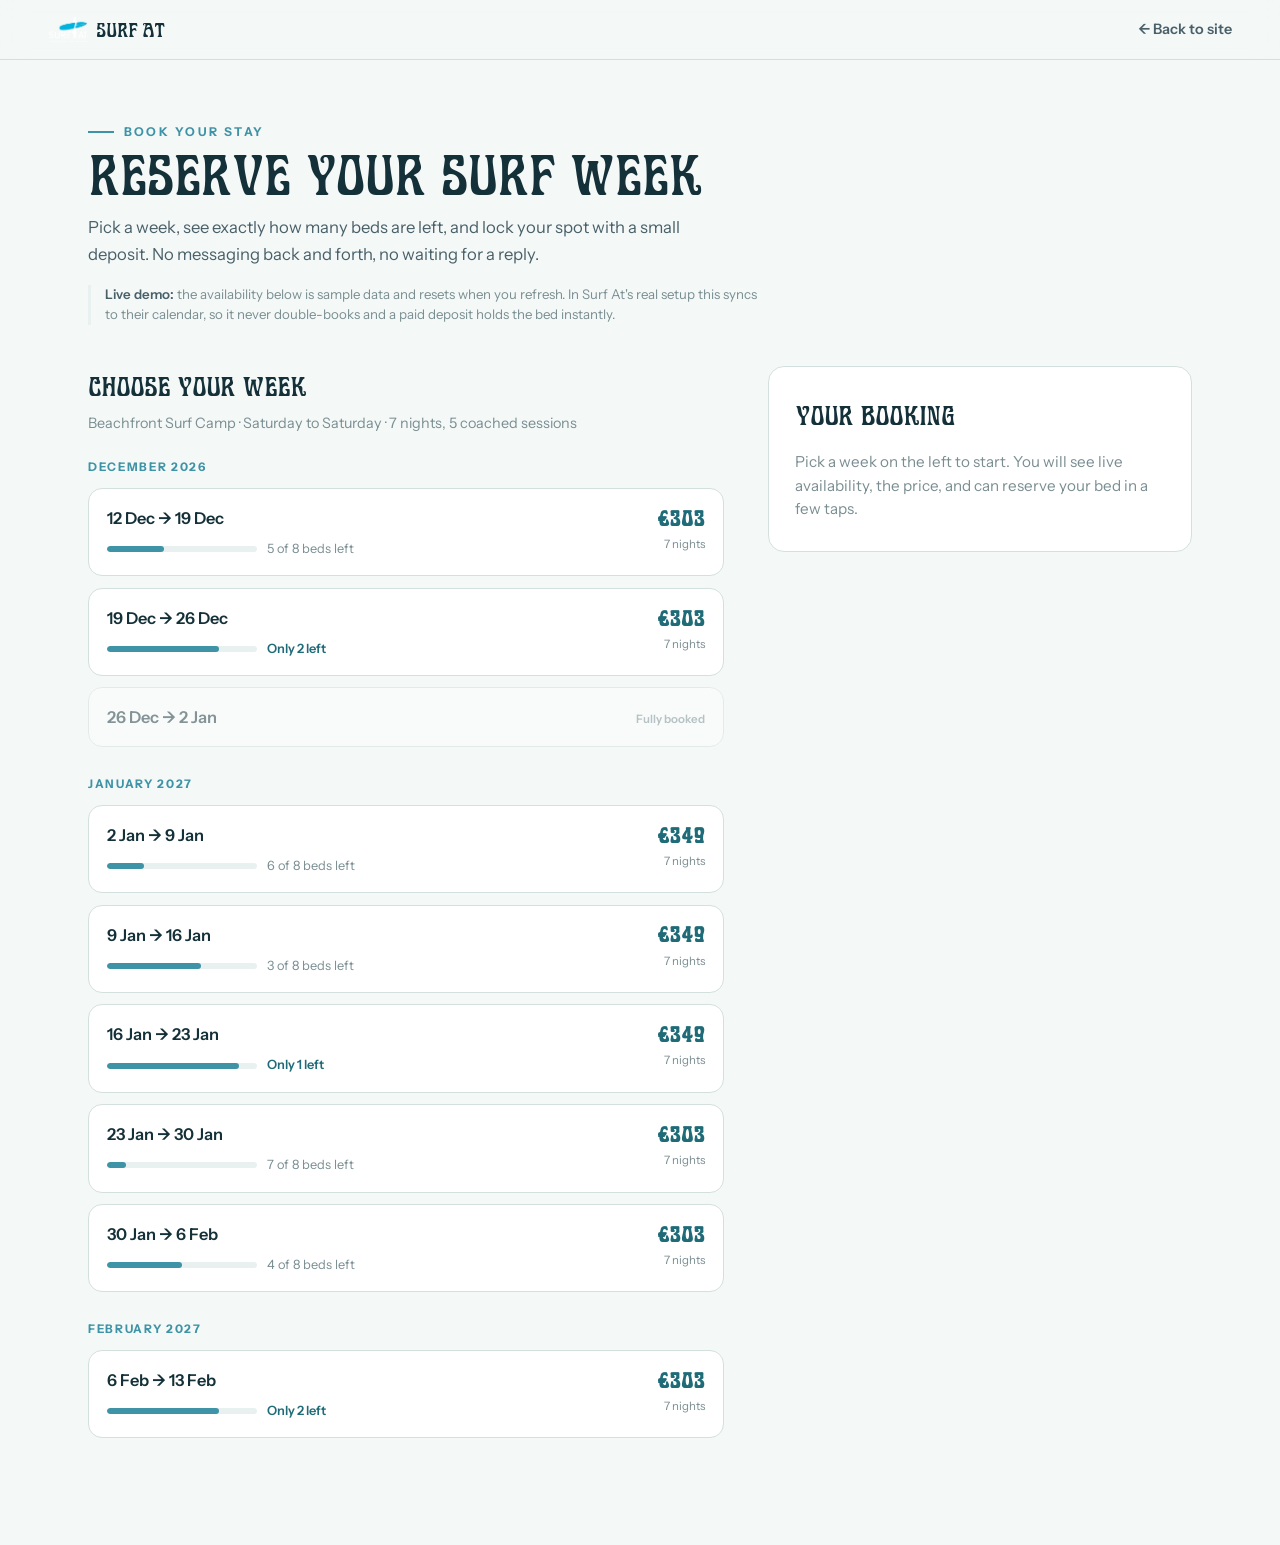
==== book.html @ 71f2cae9 "Add full booking-system demo (availability, capacity, reservation, deposit) on mock data Co-Authored" ====
<!DOCTYPE html>
<html lang="en">
<head>
<meta charset="UTF-8" />
<meta name="viewport" content="width=device-width, initial-scale=1.0" />
<title>Book your week · Surf At — Sintra</title>
<meta name="description" content="Check live availability and reserve your surf week at Surf At, Sintra. Book and pay your deposit in a minute." />
<link rel="preconnect" href="https://fonts.googleapis.com" />
<link rel="preconnect" href="https://fonts.gstatic.com" crossorigin />
<link href="https://fonts.googleapis.com/css2?family=Instrument+Sans:wght@400;500;600;700&display=swap" rel="stylesheet" />
<link rel="preload" href="assets/fonts/DisplayArtThree.woff2" as="font" type="font/woff2" crossorigin />
<link rel="stylesheet" href="styles.css" />
<link rel="stylesheet" href="book.css" />
</head>
<body class="book-body">

<header class="book-hdr">
  <a class="brand" href="index.html"><img src="assets/source/logo.png" alt="Surf At" />Surf At</a>
  <a class="back" href="index.html">&larr; Back to site</a>
</header>

<div class="book-intro">
  <p class="eyebrow">Book your stay</p>
  <h1>Reserve your surf week</h1>
  <p class="lead">Pick a week, see exactly how many beds are left, and lock your spot with a small deposit. No messaging back and forth, no waiting for a reply.</p>
  <p class="demo-note"><b>Live demo:</b> the availability below is sample data and resets when you refresh. In Surf At's real setup this syncs to their calendar, so it never double-books and a paid deposit holds the bed instantly.</p>
</div>

<main class="book-grid">
  <section class="avail">
    <h2>Choose your week</h2>
    <p class="sub">Beachfront Surf Camp &middot; Saturday to Saturday &middot; 7 nights, 5 coached sessions</p>
    <div id="weeks">
      <noscript><p class="sum-empty">This live booking demo needs JavaScript enabled. You can also <a href="index.html#request">request dates here</a>.</p></noscript>
    </div>
  </section>
  <aside class="summary" id="panel"></aside>
</main>

<script src="book.js"></script>
</body>
</html>
---- styles.css ----
/* ============================================================
   Surf At — one-page site
   Palette: softened coastal blue (Palette 1 refined). Headline: Display Art Three.
   Motion: reliable IntersectionObserver reveals + rAF parallax (see main.js).
   ============================================================ */
@font-face{font-family:"Display Art Three";src:url("assets/fonts/DisplayArtThree.woff2") format("woff2"),url("assets/fonts/DisplayArtThree.ttf") format("truetype");font-display:swap}

:root{
  --bg:#f4f8f7; --surface:#ffffff; --surface-2:#e9f1f0; --line:#d4e0dd;
  --ink:#143038; --ink-soft:#496069; --ink-faint:#7a8e92;
  --primary:#3f93a6; --primary-deep:#2c7888; --accent:#1f6b78;
  --deep:#0e2a31; --on-deep:#eef7f7; --on-deep-soft:#a9c2c5;
  --hero-ink:#f6fbfb; --eyebrow:#d2eaee;
  --font-d:"Display Art Three",cursive;
  --font-b:"Instrument Sans",system-ui,-apple-system,"Segoe UI",Roboto,sans-serif;
  --eo-expo:cubic-bezier(.19,1,.22,1); --eo-quint:cubic-bezier(.23,1,.32,1);
  --container:1200px; --gutter:clamp(1.25rem,5vw,3rem); --radius:16px;
  --display:clamp(3rem,7.5vw,6rem); --h2:clamp(2.1rem,4.4vw,3.4rem);
}
*{box-sizing:border-box;margin:0;padding:0}
html{scroll-behavior:smooth}
body{font-family:var(--font-b);background:var(--bg);color:var(--ink);line-height:1.6;-webkit-font-smoothing:antialiased;overflow-x:hidden}
img{display:block;max-width:100%}
a{color:inherit}
.container{max-width:var(--container);margin:0 auto;padding-inline:var(--gutter)}
.font-d{font-family:var(--font-d)}
.eyebrow{font-size:.76rem;font-weight:700;letter-spacing:.2em;text-transform:uppercase;color:var(--primary);display:inline-flex;align-items:center;gap:.6rem}
.eyebrow::before{content:"";width:26px;height:2px;background:var(--primary)}
.h2{font-family:var(--font-d);font-weight:400;font-size:var(--h2);line-height:1.02;color:var(--ink);margin:.5rem 0}
.lead{color:var(--ink-soft);font-size:clamp(1.05rem,1.4vw,1.25rem);max-width:46rem}
section{padding-block:clamp(4rem,9vw,8rem)}

/* ---------- buttons ---------- */
.btn{font-weight:600;font-size:.95rem;padding:.85rem 1.5rem;border-radius:99px;text-decoration:none;display:inline-block;border:2px solid transparent;cursor:pointer;transition:transform .15s var(--eo-quint),background .2s,box-shadow .2s}
.btn:active{transform:scale(.97)}
.btn--solid{background:var(--primary);color:#fff;box-shadow:0 6px 20px rgba(31,107,120,.28)}
.btn--solid:hover{background:var(--primary-deep)}
.btn--ghost{border-color:currentColor}

/* ---------- header ---------- */
.hdr{position:fixed;top:0;left:0;right:0;z-index:60;display:flex;align-items:center;justify-content:space-between;
     padding:1.05rem clamp(1.25rem,5vw,3rem);color:#fff;transition:background .3s,color .3s,box-shadow .3s,padding .3s}
.hdr.scrolled{background:rgba(244,248,247,.9);backdrop-filter:blur(12px);color:var(--ink);box-shadow:0 1px 0 var(--line);padding-block:.7rem}
.hdr .brand{display:flex;align-items:center;gap:.5rem;font-family:var(--font-d);font-size:1.2rem;text-decoration:none;filter:drop-shadow(0 1px 6px rgba(0,0,0,.35))}
.hdr.scrolled .brand{filter:none}
.hdr .brand img{height:30px}
.hdr nav{display:flex;align-items:center;gap:1.4rem}
.hdr nav a{font-size:.92rem;font-weight:600;text-decoration:none;position:relative;text-shadow:0 1px 4px rgba(0,0,0,.4)}
.hdr.scrolled nav a{text-shadow:none}
.hdr nav a:not(.cta)::after{content:"";position:absolute;left:0;bottom:-5px;width:0;height:2px;background:currentColor;transition:width .3s var(--eo-quint)}
.hdr nav a:not(.cta):hover::after{width:100%}
.hdr .cta{background:var(--primary);color:#fff;padding:.55rem 1.15rem;border-radius:99px;text-shadow:none;box-shadow:0 4px 14px rgba(0,0,0,.2)}
.nav-toggle{display:none;background:none;border:0;color:inherit;font-size:1.5rem;cursor:pointer}

/* ---------- hero ---------- */
.hero{position:relative;min-height:100svh;display:flex;align-items:center;justify-content:center;text-align:center;overflow:hidden;color:var(--hero-ink)}
.hero__media{position:absolute;inset:0;z-index:0;overflow:hidden;background:#0c2a30}
.hero__media video{width:100%;height:120%;object-fit:cover;object-position:center 42%;will-change:transform}
.js .hero__media video{opacity:0;transition:opacity .9s ease}     /* fade in once ready, no poster-swap */
.js .hero__media video.ready{opacity:1}
.hero__scrim{position:absolute;inset:0;z-index:1;background:
   radial-gradient(120% 90% at 50% 45%,transparent 28%,rgba(10,26,30,.5) 100%),
   linear-gradient(to top,rgba(10,26,30,.72),transparent 38%,rgba(10,26,30,.45))}
.hero__wash{position:absolute;inset:0;z-index:2;pointer-events:none;mix-blend-mode:soft-light;
   background:radial-gradient(55% 50% at 25% 30%,rgba(63,147,166,.9),transparent 60%),radial-gradient(50% 50% at 80% 70%,rgba(31,107,120,.75),transparent 60%);
   animation:drift 15s ease-in-out infinite alternate}
@keyframes drift{from{transform:translate3d(-4%,-3%,0) scale(1.05)}to{transform:translate3d(5%,4%,0) scale(1.15)}}
.hero__inner{position:relative;z-index:3;max-width:820px;padding:0 1.5rem}
.hero .eyebrow{color:var(--eyebrow);justify-content:center;text-shadow:0 1px 4px rgba(0,0,0,.5)}
.hero__title{font-family:var(--font-d);font-weight:400;font-size:var(--display);line-height:.96;margin:1rem 0;text-shadow:0 2px 30px rgba(0,0,0,.4)}
.hero__lead{font-size:clamp(1.05rem,1.5vw,1.3rem);max-width:36rem;margin:0 auto;opacity:.95}
.hero__actions{display:flex;gap:.8rem;justify-content:center;margin-top:2rem;flex-wrap:wrap}
.hero .btn--ghost{border-color:rgba(255,255,255,.85);color:#fff}
.hero__cue{position:absolute;left:50%;bottom:78px;z-index:4;transform:translateX(-50%);color:#fff;opacity:.8;animation:bob 1.8s ease-in-out infinite}
.hero__cue svg{width:28px;height:28px}
@keyframes bob{0%,100%{transform:translate(-50%,0)}50%{transform:translate(-50%,9px)}}
.marquee{position:absolute;left:0;right:0;bottom:0;z-index:4;background:rgba(10,26,30,.32);backdrop-filter:blur(4px);overflow:hidden;white-space:nowrap;padding:.7rem 0;border-top:1px solid rgba(255,255,255,.15)}
.marquee .track{display:inline-block;animation:scrollx 26s linear infinite;font-weight:600;letter-spacing:.05em;font-size:.84rem;color:#fff}
.marquee .track span{margin:0 1.3rem;opacity:.9}.marquee .track b{color:var(--primary)}
@keyframes scrollx{to{transform:translateX(-50%)}}

/* ---------- OCEAN — one continuous fixed water revealed through EVERY dark zone ---------- */
.deep,.stats,.request,.foot{position:relative;isolation:isolate;color:var(--on-deep);
  background:#08182a url("assets/source/deep-water.jpg") center/cover;background-attachment:fixed}
/* shared film grain */
.deep::after,.stats::after,.request::after,.foot::after{content:"";position:absolute;inset:0;z-index:0;pointer-events:none;opacity:.14;mix-blend-mode:soft-light;
  background-image:url("data:image/svg+xml,%3Csvg xmlns='http://www.w3.org/2000/svg' width='180' height='180'%3E%3Cfilter id='n'%3E%3CfeTurbulence type='fractalNoise' baseFrequency='0.9' numOctaves='2' stitchTiles='stitch'/%3E%3C/filter%3E%3Crect width='100%25' height='100%25' filter='url(%23n)'/%3E%3C/svg%3E")}
/* per-zone veils — long edge-fades for spacious light<->dark blends */
.deep::before{content:"";position:absolute;inset:0;z-index:0;pointer-events:none;background:
  linear-gradient(180deg,#0e2a31 0%,rgba(9,24,40,.35) 12%,rgba(7,20,36,.6) 46%,rgba(7,18,32,.85) 80%,rgba(7,18,32,.85) 90%,var(--bg) 100%)}
.stats::before{content:"";position:absolute;inset:0;z-index:0;pointer-events:none;background:
  linear-gradient(180deg,var(--bg) 0%,rgba(8,22,38,.55) 16%,rgba(8,22,38,.82) 32%,rgba(8,22,38,.82) 68%,rgba(8,22,38,.55) 84%,var(--bg) 100%)}
.request::before{content:"";position:absolute;inset:0;z-index:0;pointer-events:none;background:
  linear-gradient(180deg,var(--bg) 0%,rgba(8,22,38,.55) 18%,rgba(8,22,38,.86) 36%,rgba(8,22,38,.9) 100%)}
.foot::before{content:"";position:absolute;inset:0;z-index:0;pointer-events:none;background:
  linear-gradient(180deg,rgba(8,22,38,.9) 0%,rgba(4,12,24,.96) 100%)}
/* content above water/veil/grain */
.deep>section,.stats>.container,.request>.container,.foot>.container{position:relative;z-index:1}
/* generous padding so the fades span lots of space */
.deep{padding-bottom:clamp(4rem,9vw,8rem)}
.stats,.request{padding-block:clamp(7rem,14vw,12rem)}
.foot{padding-block:clamp(4.5rem,8vw,7rem)}
.deep .eyebrow{color:#86d2de}
.deep .h2{color:#fff}
.deep .lead{color:#dbeaec;text-shadow:0 1px 14px rgba(4,14,24,.55)}
/* mobile: portrait crop of the water — keeps resolution, far less zoom than the landscape slice */
@media(max-width:860px){.deep,.stats,.request,.foot{background-image:url("assets/source/deep-water-mobile.jpg");background-attachment:scroll}}

/* ---------- TRIBE (transparent over the deep backdrop) ---------- */
.tribe{position:relative;overflow:hidden}
.tribe__grid{display:grid;grid-template-columns:1.05fr .95fr;gap:clamp(2rem,5vw,4.5rem);align-items:center}
.tribe__media{position:relative}
.tribe__media .main{border-radius:var(--radius);overflow:hidden;aspect-ratio:5/4}
.tribe__media .main img{width:100%;height:100%;object-fit:cover}
.tribe__media .badge{position:absolute;right:-14px;bottom:-14px;background:var(--surface);border:1px solid var(--line);border-radius:14px;padding:.9rem 1.1rem;box-shadow:0 14px 30px rgba(20,48,56,.12);text-align:center}
.tribe__media .badge b{font-family:var(--font-d);font-size:1.6rem;color:var(--primary);display:block;line-height:1}
.tribe__media .badge span{font-size:.72rem;color:var(--ink-faint);text-transform:uppercase;letter-spacing:.08em}
.tribe__body p{margin-top:1rem;color:var(--on-deep-soft);font-size:1.08rem}
.tribe__body .btn{margin-top:1.6rem}

/* ---------- VALUES (Surf At's own four pillars + their brand icons) ---------- */
.values{background:transparent}
.deep .val{background:rgba(255,255,255,.05);border-color:rgba(255,255,255,.14)}
.deep .val:hover{box-shadow:0 18px 38px rgba(0,0,0,.32)}
.deep .val .ico{background:rgba(255,255,255,.92)}   /* keep light so the black brand icons read */
.deep .val h3{color:#fff}
.deep .val p{color:var(--on-deep-soft)}
.deep .founder b{color:#fff}
.deep .founder span{color:#c4d8da;text-shadow:0 1px 8px rgba(4,14,24,.5)}
.val-grid{display:grid;grid-template-columns:repeat(auto-fit,minmax(210px,1fr));gap:1.25rem;margin-top:2.8rem}
.val{background:var(--surface);border:1px solid var(--line);border-radius:var(--radius);padding:1.9rem 1.6rem;transition:transform .25s var(--eo-quint),box-shadow .25s}
.val:hover{transform:translateY(-6px);box-shadow:0 18px 38px rgba(20,48,56,.12)}
.val .ico{width:80px;height:80px;border-radius:18px;background:var(--bg);display:flex;align-items:center;justify-content:center;margin-bottom:1.1rem;transition:transform .4s var(--eo-quint)}
.val:hover .ico{transform:scale(1.08) rotate(-4deg)}
.val .ico img{width:48px;height:48px;object-fit:contain}
.val h3{font-family:var(--font-d);font-weight:400;font-size:1.55rem;color:var(--ink)}
.val p{color:var(--ink-soft);font-size:.95rem;margin-top:.45rem}

/* ---------- COACHES / founders (real smiling headshots) ---------- */
.founders{display:grid;grid-template-columns:1fr 1fr;gap:1.5rem;margin-top:2.8rem;max-width:820px}
.founder{margin:0}
.founder img{width:100%;aspect-ratio:1/1;object-fit:cover;object-position:center top;border-radius:var(--radius)}
.founder figcaption{margin-top:.9rem}
.founder b{font-size:1.15rem}
.founder span{display:block;color:var(--ink-soft);font-size:.9rem;margin-top:.15rem}

/* ---------- WEEK — sticky pinned scroll ---------- */
.week__layout{display:grid;grid-template-columns:1fr 1fr;gap:clamp(2rem,5vw,4rem);align-items:start}
.week__sticky{position:sticky;top:14vh;align-self:start}
.week__sticky .stage{border-radius:var(--radius);overflow:hidden;aspect-ratio:4/5;position:relative;background:var(--deep)}
.week__sticky .stage img{position:absolute;inset:0;width:100%;height:100%;object-fit:cover;opacity:0;transition:opacity .6s var(--eo-quint),transform 6s linear}
.week__sticky .stage img.active{opacity:1;transform:scale(1.06)}
.week__steps{display:flex;flex-direction:column;gap:1.5rem}
.step{min-height:62vh;display:flex;flex-direction:column;justify-content:center;padding:1.4rem 0;border-bottom:1px solid var(--line);opacity:.3;transition:opacity .45s var(--eo-quint)}
.step.active{opacity:1}
.step .k{font-family:var(--font-d);font-size:1.1rem;color:var(--primary)}
.step h3{font-size:1.5rem;margin:.3rem 0}
.step p{color:var(--ink-soft)}

/* ---------- PACKAGES — horizontal scroll-snap ---------- */
.pkg-wrap{margin-top:2.6rem;overflow-x:auto;scroll-snap-type:x mandatory;-webkit-overflow-scrolling:touch;padding-bottom:1rem}
.pkg-wrap::-webkit-scrollbar{height:8px}.pkg-wrap::-webkit-scrollbar-thumb{background:var(--line);border-radius:99px}
.pkg-row{display:flex;gap:1.25rem;width:max-content}
.pkg{scroll-snap-align:start;width:min(86vw,360px);background:var(--surface);border:1px solid var(--line);border-radius:var(--radius);overflow:hidden;display:flex;flex-direction:column}
.pkg__media{aspect-ratio:16/11;overflow:hidden}
.pkg__media img{width:100%;height:100%;object-fit:cover;transition:transform .5s var(--eo-quint)}
.pkg:hover .pkg__media img{transform:scale(1.05)}
.pkg__body{padding:1.5rem;display:flex;flex-direction:column;gap:.5rem;flex:1}
.pkg__body h3{font-size:1.3rem}
.pkg__price{font-family:var(--font-d);font-size:1.45rem;color:var(--accent)}
.pkg__price small{font-family:var(--font-b);font-size:.8rem;color:var(--ink-faint);font-weight:500}
.pkg__body ul{list-style:none;font-size:.9rem;color:var(--ink-soft);display:flex;flex-direction:column;gap:.25rem}
.pkg__body li{padding-left:1.1rem;position:relative}.pkg__body li::before{content:"✓";position:absolute;left:0;color:var(--primary);font-weight:700}
.pkg__body .btn{margin-top:auto;align-self:flex-start}
.hint{color:var(--ink-faint);font-size:.85rem;margin-top:.8rem}

/* ---------- STATS ---------- */
/* .stats background now comes from the shared OCEAN rule */
.stats .h2{color:#fff}.stats .lead{color:var(--on-deep-soft)}
.stat-grid{display:grid;grid-template-columns:repeat(auto-fit,minmax(160px,1fr));gap:1.5rem;margin-top:3rem}
.stat .big{font-family:var(--font-d);font-size:clamp(2.6rem,5vw,3.6rem);color:var(--primary);line-height:1}
.stat p{color:var(--on-deep-soft);margin-top:.4rem;font-size:.95rem}

/* ---------- REVIEWS / proof ---------- */
.proof{max-width:560px;margin:2.8rem auto 0;background:var(--surface);border:1px solid var(--line);border-radius:var(--radius);padding:2.6rem 2rem;text-align:center}
.proof__rating{display:flex;align-items:baseline;justify-content:center;gap:.55rem}
.proof__rating .stars{color:#e0a93b;font-size:1.7rem;letter-spacing:.1em}
.proof__rating b{font-family:var(--font-d);font-size:2.8rem;color:var(--ink);line-height:1}
.proof__rating small{color:var(--ink-faint)}
.proof__line{color:var(--ink-soft);margin:1rem 0 1.7rem}

/* ---------- LOCATION ---------- */
.loc{background:var(--surface-2)}
.loc__grid{display:grid;grid-template-columns:1.05fr 1fr;gap:clamp(2rem,5vw,4rem);align-items:center}
.loc__media{border-radius:var(--radius);overflow:hidden;aspect-ratio:4/3}
.loc__media img{width:100%;height:100%;object-fit:cover}

/* ---------- FAQ ---------- */
.faq{max-width:820px;margin-top:2.4rem}
.faq details{border-bottom:1px solid var(--line);padding:1.1rem 0}
.faq summary{font-weight:600;font-size:1.05rem;cursor:pointer;list-style:none;display:flex;justify-content:space-between;gap:1rem}
.faq summary::-webkit-details-marker{display:none}
.faq summary::after{content:"+";color:var(--primary);font-size:1.4rem;line-height:1}
.faq details[open] summary::after{content:"–"}
.faq p{margin-top:.7rem;color:var(--ink-soft)}

/* ---------- REQUEST ---------- */
/* .request background now comes from the shared OCEAN rule */
.request .h2{color:#fff}.request .lead{color:var(--on-deep-soft)}
.req__grid{display:grid;grid-template-columns:1fr 1fr;gap:3rem;align-items:start}
.form{display:grid;gap:1rem;margin-top:1.5rem}
.form label{font-size:.85rem;font-weight:600;display:block;margin-bottom:.3rem}
.form input,.form select,.form textarea{width:100%;padding:.8rem .9rem;border:1px solid rgba(255,255,255,.18);border-radius:10px;background:rgba(255,255,255,.06);color:#fff;font-family:inherit;font-size:.95rem}
.form input::placeholder{color:rgba(255,255,255,.4)}
.form input:focus,.form select:focus,.form textarea:focus{outline:none;border-color:var(--primary)}
.form select option{color:#000}

/* ---------- FOOTER ---------- */
.foot{color:var(--on-deep-soft)}
.foot .container{display:flex;flex-wrap:wrap;gap:2rem;justify-content:space-between}
.foot a{color:var(--on-deep-soft);text-decoration:none}.foot a:hover{color:#fff}
.foot .brand{font-family:var(--font-d);font-size:1.3rem;color:#fff;display:flex;gap:.5rem;align-items:center}
.foot .brand img{height:30px}

/* ---------- placeholder flag (no visible effect — kept only as an internal marker) ---------- */
.ph{}

/* ============ SCROLL MOTION (IO-driven, reliable) ============ */
.reveal{opacity:0;transform:translateY(38px);transition:opacity .8s var(--eo-expo),transform .8s var(--eo-expo)}
.reveal.in{opacity:1;transform:none}
.reveal[data-d="1"]{transition-delay:.08s}.reveal[data-d="2"]{transition-delay:.16s}
.reveal[data-d="3"]{transition-delay:.24s}.reveal[data-d="4"]{transition-delay:.32s}.reveal[data-d="5"]{transition-delay:.40s}
.reveal-scale{opacity:0;transform:scale(.94);transition:opacity .8s var(--eo-expo),transform .8s var(--eo-expo)}
.reveal-scale.in{opacity:1;transform:none}
[data-parallax]{will-change:transform}
img[data-parallax]{transform:scale(1.12)} /* base slack so parallax never shows edges */
.hero__inner .reveal{transition-duration:1s}

@media (prefers-reduced-motion:reduce){
  *{animation:none!important}
  .reveal,.reveal-scale{opacity:1!important;transform:none!important;transition:none!important}
  [data-parallax]{transform:none!important}
  .hero__media video{opacity:1!important}
  html{scroll-behavior:auto}
}

/* ---------- responsive ---------- */
@media(max-width:860px){
  .hdr nav{position:fixed;inset:60px 0 auto 0;flex-direction:column;align-items:stretch;background:var(--bg);padding:1rem var(--gutter);gap:0;display:none;box-shadow:0 10px 20px rgba(0,0,0,.1)}
  .hdr nav.open{display:flex}.hdr nav a{color:var(--ink);text-shadow:none;padding:.7rem 0;border-bottom:1px solid var(--line)}
  .hdr nav a:not(.cta)::after{display:none}.nav-toggle{display:block}
  .tribe__grid,.week__layout,.loc__grid,.req__grid{grid-template-columns:1fr}
  .week__sticky{position:static}.week__sticky .stage{aspect-ratio:16/10}
  /* no sticky on mobile: kill the tall scroll-steps and the dim, show a compact timeline */
  .step{min-height:auto;opacity:1;padding-block:.9rem}
  .stats,.request{padding-block:clamp(3.5rem,12vw,6rem)}
}
---- book.css ----
/* ============================================================
   Surf At — booking flow (live demo on sample data)
   Reuses tokens, fonts, buttons and cards from styles.css.
   ============================================================ */
.book-body{background:var(--bg);color:var(--ink);min-height:100vh}

/* ---------- header ---------- */
.book-hdr{position:sticky;top:0;z-index:40;display:flex;align-items:center;justify-content:space-between;
  padding:.85rem clamp(1.25rem,5vw,3rem);background:rgba(244,248,247,.92);backdrop-filter:blur(12px);border-bottom:1px solid var(--line)}
.book-hdr .brand{font-family:var(--font-d);font-size:1.25rem;text-decoration:none;color:var(--ink);display:flex;align-items:center;gap:.5rem}
.book-hdr .brand img{height:28px}
.book-hdr .back{font-size:.9rem;font-weight:600;text-decoration:none;color:var(--ink-soft)}
.book-hdr .back:hover{color:var(--primary)}

/* ---------- intro ---------- */
.book-intro{max-width:var(--container);margin:0 auto;padding:clamp(2.2rem,5vw,3.4rem) var(--gutter) 0}
.book-intro h1{font-family:var(--font-d);font-weight:400;font-size:clamp(2.4rem,5vw,3.5rem);line-height:1;margin:.5rem 0 .55rem}
.book-intro .lead{color:var(--ink-soft);max-width:40rem;font-size:clamp(1.02rem,1.3vw,1.16rem)}
.demo-note{margin-top:1.1rem;font-size:.83rem;line-height:1.5;color:var(--ink-faint);max-width:42rem;
  padding-left:.9rem;border-left:3px solid var(--surface-2)}
.demo-note b{color:var(--ink-soft);font-weight:600}

/* ---------- grid ---------- */
.book-grid{max-width:var(--container);margin:0 auto;
  padding:clamp(1.8rem,4vw,2.6rem) var(--gutter) clamp(4rem,8vw,6rem);
  display:grid;grid-template-columns:1.35fr .9fr;gap:clamp(1.5rem,3.5vw,3rem);align-items:start}

/* ---------- availability ---------- */
.avail{padding-block:0}   /* cancel the site-wide section padding so both columns top-align */
.avail h2,.summary h2{font-family:var(--font-d);font-weight:400;font-size:1.7rem;margin-bottom:.15rem}
.avail .sub{color:var(--ink-faint);font-size:.9rem;margin-bottom:1.4rem}
.month-label{font-size:.74rem;font-weight:700;letter-spacing:.14em;text-transform:uppercase;color:var(--primary);margin:1.7rem 0 .7rem}
.month-label:first-child{margin-top:0}
.week{display:flex;align-items:center;gap:1rem;width:100%;text-align:left;font:inherit;color:var(--ink);
  background:var(--surface);border:1px solid var(--line);border-radius:14px;padding:1rem 1.1rem;margin-bottom:.7rem;
  cursor:pointer;transition:border-color .18s,background .18s,transform .12s}
.week:hover:not(.full){border-color:var(--primary);transform:translateX(2px)}
.week.sel{border-color:var(--primary);background:var(--surface-2);box-shadow:inset 3px 0 0 var(--primary)}
.week.full{opacity:.5;cursor:not-allowed}
.week__dates{flex:1;min-width:0}
.week__dates b{font-size:1.02rem;font-weight:600;display:block}
.week__cap{margin-top:.5rem;display:flex;align-items:center;gap:.65rem}
.cap-track{height:6px;flex:1;max-width:150px;background:var(--surface-2);border-radius:99px;overflow:hidden}
.week.sel .cap-track{background:#d5e5e3}
.cap-fill{height:100%;background:var(--primary);border-radius:99px;transition:width .35s var(--eo-quint)}
.cap-text{font-size:.8rem;color:var(--ink-faint);white-space:nowrap}
.cap-text.low{color:var(--accent);font-weight:600}
.week__price{text-align:right;white-space:nowrap}
.week__price b{font-family:var(--font-d);font-size:1.32rem;color:var(--accent);display:block;line-height:1}
.week__price span{font-size:.72rem;color:var(--ink-faint)}
.week__full-tag{font-size:.82rem;font-weight:600;color:var(--ink-faint)}

/* ---------- summary panel (sticky) ---------- */
.summary{position:sticky;top:86px;scroll-margin-top:80px;background:var(--surface);border:1px solid var(--line);border-radius:var(--radius);padding:1.7rem 1.6rem}
#weeks{scroll-margin-top:80px}
.sum-empty{color:var(--ink-faint);font-size:.95rem;padding:.6rem 0 .2rem;line-height:1.55}
.sum-line{display:flex;justify-content:space-between;align-items:center;gap:1rem;padding:.5rem 0;font-size:.95rem}
.sum-line>span{color:var(--ink-soft)} .sum-line b{font-weight:600}
.sum-div{height:1px;background:var(--line);margin:.55rem 0}
.stepper{display:inline-flex;align-items:center;border:1px solid var(--line);border-radius:99px;overflow:hidden}
.stepper button{width:38px;height:38px;border:0;background:var(--surface);color:var(--ink);font-size:1.25rem;cursor:pointer;line-height:1;font-family:inherit}
.stepper button:hover:not(:disabled){background:var(--surface-2)}
.stepper button:disabled{color:var(--ink-faint);cursor:not-allowed}
.stepper .val{min-width:34px;text-align:center;font-weight:600}
.field{margin:.85rem 0}
.field label{display:block;font-size:.82rem;font-weight:600;margin-bottom:.35rem;color:var(--ink-soft)}
.field input{width:100%;padding:.72rem .85rem;border:1px solid var(--line);border-radius:10px;background:var(--bg);color:var(--ink);font-family:inherit;font-size:.95rem}
.field input:focus{outline:none;border-color:var(--primary)}
.deposit{display:flex;justify-content:space-between;align-items:baseline;margin:.5rem 0 1rem}
.deposit>span:first-child{color:var(--ink-soft);font-size:.95rem}
.deposit .amt{font-family:var(--font-d);font-size:1.95rem;color:var(--ink);line-height:1}
.summary .btn--solid{width:100%;text-align:center}
.summary .btn:disabled{opacity:.5;cursor:not-allowed;box-shadow:none}
.mini-note{font-size:.76rem;color:var(--ink-faint);margin-top:.8rem;text-align:center;line-height:1.5}

/* ---------- confirmation ---------- */
.conf{text-align:center}
.conf svg{width:56px;height:56px;display:block;margin:0 auto .8rem}
.conf h3{font-family:var(--font-d);font-weight:400;font-size:1.85rem;margin-bottom:.3rem}
.conf .ref{font-size:.9rem;color:var(--ink-soft);margin-bottom:1.2rem}
.conf .ref b{color:var(--ink);letter-spacing:.06em}
.conf .recap{background:var(--surface-2);border-radius:12px;padding:.5rem 1rem;text-align:left;margin-bottom:1.2rem}
.conf .recap .sum-line{padding:.45rem 0}
.conf .pay{width:100%;text-align:center}
.conf .again{margin-top:1rem;font-size:.86rem;color:var(--ink-soft);background:none;border:0;cursor:pointer;text-decoration:underline;font-family:inherit}
.conf .again:hover{color:var(--primary)}

@media(max-width:860px){
  .book-grid{grid-template-columns:1fr}
  .summary{position:static}
}
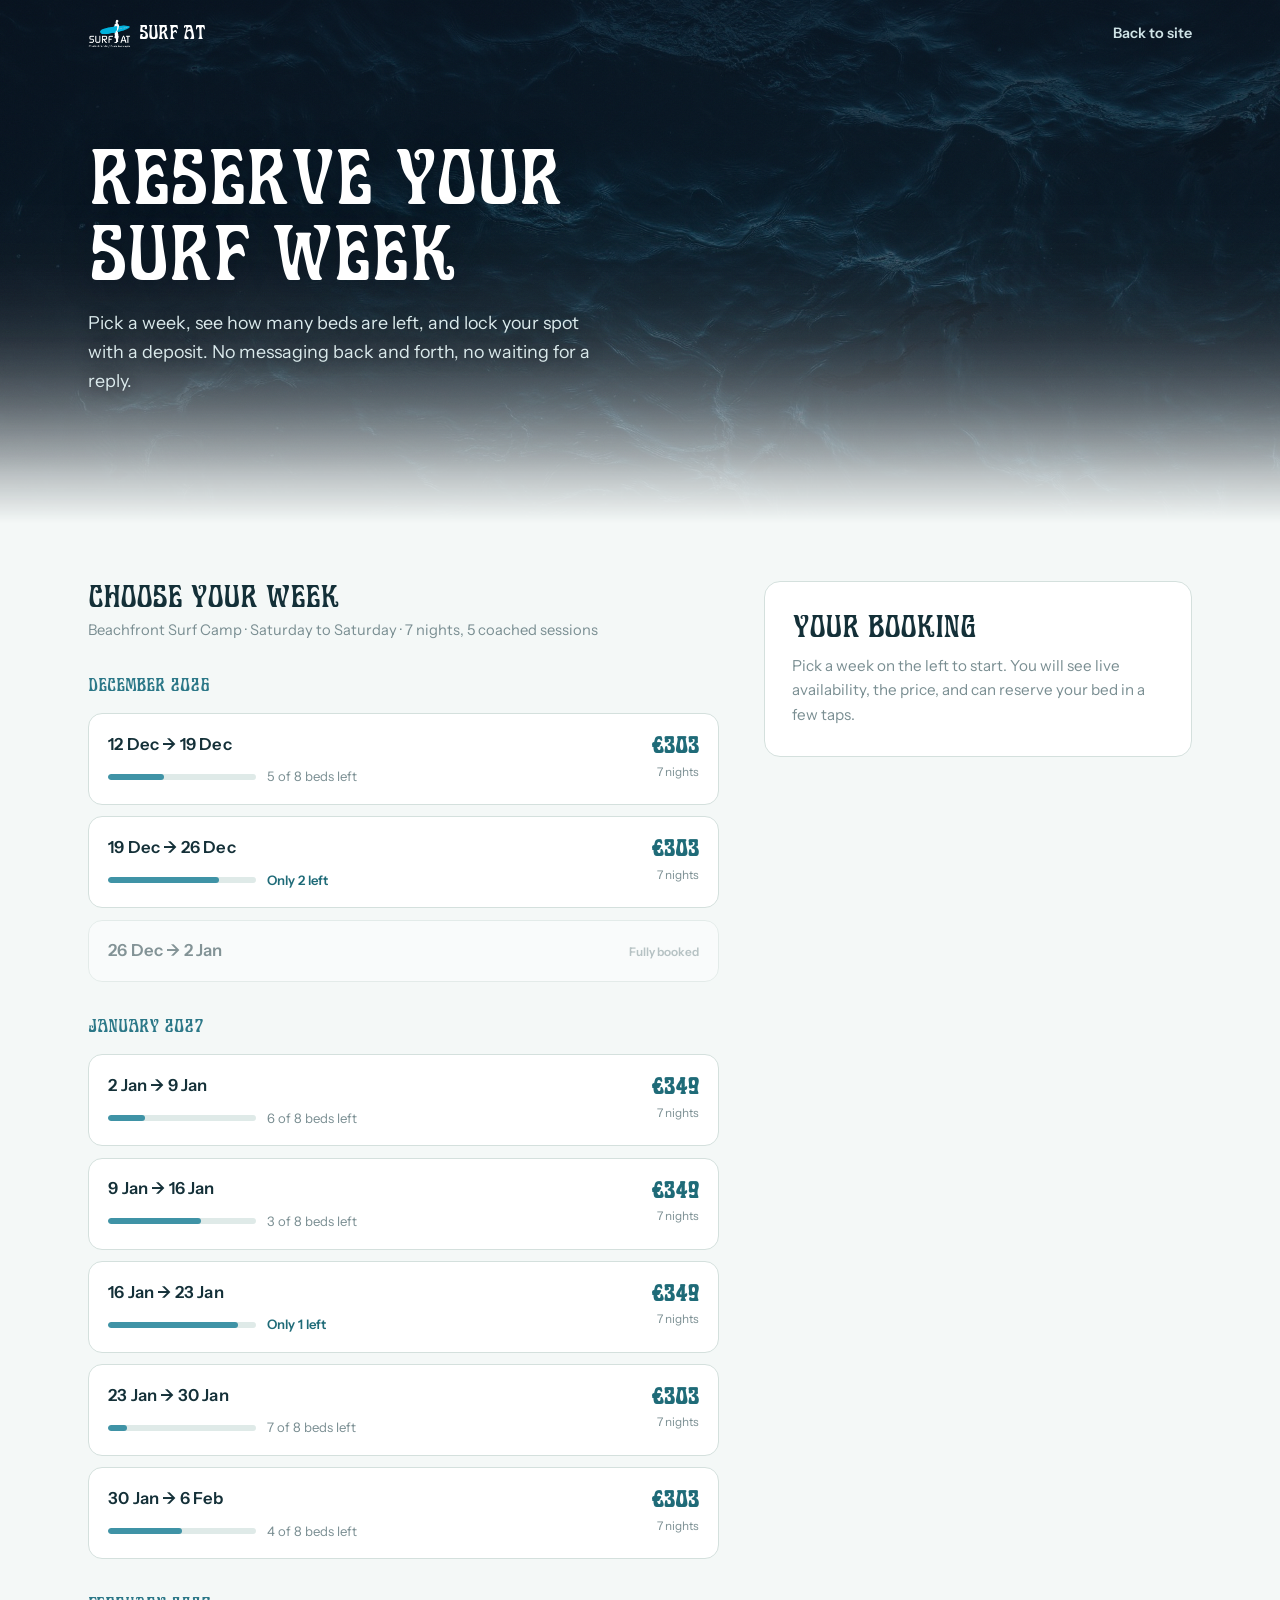
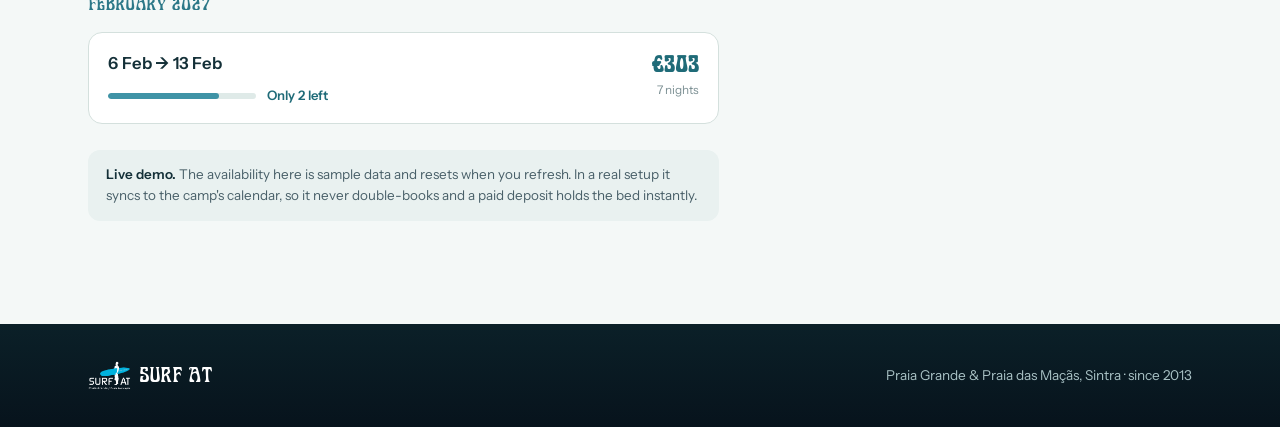
==== commit 7db2ffae: "Rebuild booking page to match Surf At: ocean header band, remove eyebrow rule, fix .val class collis" ====
--- a/book.html
+++ b/book.html
@@ -4,39 +4,54 @@
 <meta charset="UTF-8" />
 <meta name="viewport" content="width=device-width, initial-scale=1.0" />
 <title>Book your week · Surf At — Sintra</title>
-<meta name="description" content="Check live availability and reserve your surf week at Surf At, Sintra. Book and pay your deposit in a minute." />
+<meta name="description" content="Check live availability and reserve your surf week at Surf At, Sintra. Pick your week, see the price, pay a deposit." />
 <link rel="preconnect" href="https://fonts.googleapis.com" />
 <link rel="preconnect" href="https://fonts.gstatic.com" crossorigin />
 <link href="https://fonts.googleapis.com/css2?family=Instrument+Sans:wght@400;500;600;700&display=swap" rel="stylesheet" />
 <link rel="preload" href="assets/fonts/DisplayArtThree.woff2" as="font" type="font/woff2" crossorigin />
 <link rel="stylesheet" href="styles.css" />
-<link rel="stylesheet" href="book.css" />
+<link rel="stylesheet" href="book.css?v=2" />
 </head>
 <body class="book-body">
 
-<header class="book-hdr">
-  <a class="brand" href="index.html"><img src="assets/source/logo.png" alt="Surf At" />Surf At</a>
-  <a class="back" href="index.html">&larr; Back to site</a>
-</header>
-
-<div class="book-intro">
-  <p class="eyebrow">Book your stay</p>
-  <h1>Reserve your surf week</h1>
-  <p class="lead">Pick a week, see exactly how many beds are left, and lock your spot with a small deposit. No messaging back and forth, no waiting for a reply.</p>
-  <p class="demo-note"><b>Live demo:</b> the availability below is sample data and resets when you refresh. In Surf At's real setup this syncs to their calendar, so it never double-books and a paid deposit holds the bed instantly.</p>
-</div>
+<!-- HEADER BAND — the site's own ocean surface, fading into the booking area -->
+<section class="book-top">
+  <div class="book-top__media"></div>
+  <div class="book-top__grain"></div>
+  <div class="book-top__inner">
+    <nav class="book-nav">
+      <a class="brand" href="index.html"><img src="assets/source/logo.png" alt="Surf At" />Surf At</a>
+      <a class="back" href="index.html">Back to site</a>
+    </nav>
+    <div class="book-top__head">
+      <h1>Reserve your<br>surf week</h1>
+      <p class="book-top__lead">Pick a week, see how many beds are left, and lock your spot with a deposit. No messaging back and forth, no waiting for a reply.</p>
+    </div>
+  </div>
+</section>
 
 <main class="book-grid">
   <section class="avail">
-    <h2>Choose your week</h2>
-    <p class="sub">Beachfront Surf Camp &middot; Saturday to Saturday &middot; 7 nights, 5 coached sessions</p>
+    <div class="avail__head">
+      <h2>Choose your week</h2>
+      <p class="sub">Beachfront Surf Camp &middot; Saturday to Saturday &middot; 7 nights, 5 coached sessions</p>
+    </div>
     <div id="weeks">
       <noscript><p class="sum-empty">This live booking demo needs JavaScript enabled. You can also <a href="index.html#request">request dates here</a>.</p></noscript>
     </div>
+    <p class="demo-note"><b>Live demo.</b> The availability here is sample data and resets when you refresh. In a real setup it syncs to the camp's calendar, so it never double-books and a paid deposit holds the bed instantly.</p>
   </section>
+
   <aside class="summary" id="panel"></aside>
 </main>
 
-<script src="book.js"></script>
+<footer class="book-foot">
+  <div class="book-foot__inner">
+    <a class="brand" href="index.html"><img src="assets/source/logo.png" alt="Surf At" />Surf At</a>
+    <p>Praia Grande &amp; Praia das Ma&ccedil;&atilde;s, Sintra &middot; since 2013</p>
+  </div>
+</footer>
+
+<script src="book.js?v=2"></script>
 </body>
 </html>
--- a/book.css
+++ b/book.css
@@ -1,91 +1,144 @@
 /* ============================================================
-   Surf At — booking flow (live demo on sample data)
-   Reuses tokens, fonts, buttons and cards from styles.css.
+   Surf At — booking flow
+   Built on the site's own tokens, fonts and ocean surface so the
+   page reads as part of surfat, not a bolted-on widget.
+   No eyebrow rules, no entrance-hidden content, no bloom shadows.
    ============================================================ */
-.book-body{background:var(--bg);color:var(--ink);min-height:100vh}
+.book-body{background:var(--bg);color:var(--ink)}
 
-/* ---------- header ---------- */
-.book-hdr{position:sticky;top:0;z-index:40;display:flex;align-items:center;justify-content:space-between;
-  padding:.85rem clamp(1.25rem,5vw,3rem);background:rgba(244,248,247,.92);backdrop-filter:blur(12px);border-bottom:1px solid var(--line)}
-.book-hdr .brand{font-family:var(--font-d);font-size:1.25rem;text-decoration:none;color:var(--ink);display:flex;align-items:center;gap:.5rem}
-.book-hdr .brand img{height:28px}
-.book-hdr .back{font-size:.9rem;font-weight:600;text-decoration:none;color:var(--ink-soft)}
-.book-hdr .back:hover{color:var(--primary)}
+/* ---------- HEADER BAND: the site's signature water, resolving into the page ---------- */
+.book-top{position:relative;isolation:isolate;overflow:hidden;color:var(--on-deep);
+  background:var(--bg);                      /* continuous page colour underneath, so the fade has nothing to seam against */
+  padding:0 0 clamp(5rem,10vw,8.5rem)}       /* tall tail: the long fade needs empty room below the copy */
+/* The water + its darkening veil live on ONE layer whose own pixels are masked out,
+   over a long, finely-eased fade. Masking the image (not overlaying page colour) is
+   what removes the hard band at the join. */
+.book-top__media,.book-top__grain{position:absolute;inset:0;z-index:0;pointer-events:none;
+  -webkit-mask-image:linear-gradient(to bottom,#000 0%,#000 38%,rgba(0,0,0,.98) 50%,rgba(0,0,0,.94) 58%,
+    rgba(0,0,0,.87) 65%,rgba(0,0,0,.77) 71%,rgba(0,0,0,.64) 77%,rgba(0,0,0,.5) 82%,rgba(0,0,0,.36) 87%,
+    rgba(0,0,0,.23) 91%,rgba(0,0,0,.13) 95%,rgba(0,0,0,.05) 98%,transparent 100%);
+          mask-image:linear-gradient(to bottom,#000 0%,#000 38%,rgba(0,0,0,.98) 50%,rgba(0,0,0,.94) 58%,
+    rgba(0,0,0,.87) 65%,rgba(0,0,0,.77) 71%,rgba(0,0,0,.64) 77%,rgba(0,0,0,.5) 82%,rgba(0,0,0,.36) 87%,
+    rgba(0,0,0,.23) 91%,rgba(0,0,0,.13) 95%,rgba(0,0,0,.05) 98%,transparent 100%)}
+.book-top__media{
+  background-image:linear-gradient(180deg,rgba(7,18,32,.84) 0%,rgba(8,22,38,.7) 40%,rgba(8,22,38,.66) 100%),
+                   url("assets/source/deep-water.jpg");
+  background-size:cover,cover;background-position:center,center}
+/* the site's film grain, on the substrate, never over the content */
+.book-top__grain{opacity:.14;mix-blend-mode:soft-light;
+  background-image:url("data:image/svg+xml,%3Csvg xmlns='http://www.w3.org/2000/svg' width='180' height='180'%3E%3Cfilter id='n'%3E%3CfeTurbulence type='fractalNoise' baseFrequency='0.9' numOctaves='2' stitchTiles='stitch'/%3E%3C/filter%3E%3Crect width='100%25' height='100%25' filter='url(%23n)'/%3E%3C/svg%3E")}
+.book-top__inner{position:relative;z-index:1;max-width:var(--container);margin:0 auto;padding-inline:var(--gutter)}
 
-/* ---------- intro ---------- */
-.book-intro{max-width:var(--container);margin:0 auto;padding:clamp(2.2rem,5vw,3.4rem) var(--gutter) 0}
-.book-intro h1{font-family:var(--font-d);font-weight:400;font-size:clamp(2.4rem,5vw,3.5rem);line-height:1;margin:.5rem 0 .55rem}
-.book-intro .lead{color:var(--ink-soft);max-width:40rem;font-size:clamp(1.02rem,1.3vw,1.16rem)}
-.demo-note{margin-top:1.1rem;font-size:.83rem;line-height:1.5;color:var(--ink-faint);max-width:42rem;
-  padding-left:.9rem;border-left:3px solid var(--surface-2)}
-.demo-note b{color:var(--ink-soft);font-weight:600}
+.book-nav{display:flex;align-items:center;justify-content:space-between;gap:1rem;padding-block:1.15rem}
+.book-nav .brand{display:flex;align-items:center;gap:.5rem;font-family:var(--font-d);font-size:1.2rem;color:#fff;text-decoration:none}
+.book-nav .brand img{height:30px}
+.book-nav .back{font-size:.9rem;font-weight:600;color:#cfe3e6;text-decoration:none;transition:color .2s}
+.book-nav .back:hover{color:#fff}
 
-/* ---------- grid ---------- */
+.book-top__head{padding-top:clamp(2.4rem,6vw,4.5rem);max-width:44rem}
+.book-top h1{font-family:var(--font-d);font-weight:400;font-size:clamp(2.7rem,6.4vw,4.9rem);line-height:.97;
+  color:#fff;text-shadow:0 2px 30px rgba(4,14,24,.45)}
+.book-top__lead{margin-top:1.1rem;max-width:33rem;font-size:clamp(1.03rem,1.4vw,1.2rem);color:#dbeaec;
+  text-shadow:0 1px 14px rgba(4,14,24,.5)}
+
+/* ---------- LAYOUT ---------- */
 .book-grid{max-width:var(--container);margin:0 auto;
-  padding:clamp(1.8rem,4vw,2.6rem) var(--gutter) clamp(4rem,8vw,6rem);
-  display:grid;grid-template-columns:1.35fr .9fr;gap:clamp(1.5rem,3.5vw,3rem);align-items:start}
+  padding:clamp(2.4rem,5vw,3.6rem) var(--gutter) clamp(4rem,8vw,6.5rem);
+  display:grid;grid-template-columns:1.4fr .95fr;gap:clamp(1.6rem,3.5vw,3rem);align-items:start}
+.avail{padding-block:0}            /* cancel the site-wide section padding so columns top-align */
+.avail__head{margin-bottom:1.8rem}
+.avail h2,.summary h2{font-family:var(--font-d);font-weight:400;font-size:clamp(1.6rem,2.4vw,2.1rem);line-height:1.05}
+.avail .sub{color:var(--ink-faint);font-size:.92rem;margin-top:.35rem}
 
-/* ---------- availability ---------- */
-.avail{padding-block:0}   /* cancel the site-wide section padding so both columns top-align */
-.avail h2,.summary h2{font-family:var(--font-d);font-weight:400;font-size:1.7rem;margin-bottom:.15rem}
-.avail .sub{color:var(--ink-faint);font-size:.9rem;margin-bottom:1.4rem}
-.month-label{font-size:.74rem;font-weight:700;letter-spacing:.14em;text-transform:uppercase;color:var(--primary);margin:1.7rem 0 .7rem}
+/* month divider: display face, not another tracked-caps label */
+.month-label{font-family:var(--font-d);font-size:1.15rem;color:var(--primary-deep);margin:1.9rem 0 .8rem}
 .month-label:first-child{margin-top:0}
-.week{display:flex;align-items:center;gap:1rem;width:100%;text-align:left;font:inherit;color:var(--ink);
-  background:var(--surface);border:1px solid var(--line);border-radius:14px;padding:1rem 1.1rem;margin-bottom:.7rem;
-  cursor:pointer;transition:border-color .18s,background .18s,transform .12s}
-.week:hover:not(.full){border-color:var(--primary);transform:translateX(2px)}
-.week.sel{border-color:var(--primary);background:var(--surface-2);box-shadow:inset 3px 0 0 var(--primary)}
+
+/* ---------- WEEK ROWS ---------- */
+.week{display:flex;align-items:center;gap:1.1rem;width:100%;text-align:left;font:inherit;color:var(--ink);
+  background:var(--surface);border:1px solid var(--line);border-radius:14px;padding:1.05rem 1.2rem;margin-bottom:.7rem;
+  cursor:pointer;transition:border-color .18s,background .18s,transform .16s var(--eo-quint)}
+.week:hover:not(.full){border-color:var(--primary);transform:translateX(3px)}
+.week:focus-visible{outline:2px solid var(--primary);outline-offset:2px}
+.week.sel{border-color:var(--primary);background:var(--surface-2)}
 .week.full{opacity:.5;cursor:not-allowed}
 .week__dates{flex:1;min-width:0}
-.week__dates b{font-size:1.02rem;font-weight:600;display:block}
-.week__cap{margin-top:.5rem;display:flex;align-items:center;gap:.65rem}
-.cap-track{height:6px;flex:1;max-width:150px;background:var(--surface-2);border-radius:99px;overflow:hidden}
-.week.sel .cap-track{background:#d5e5e3}
-.cap-fill{height:100%;background:var(--primary);border-radius:99px;transition:width .35s var(--eo-quint)}
-.cap-text{font-size:.8rem;color:var(--ink-faint);white-space:nowrap}
+.week__dates b{font-size:1.04rem;font-weight:600;display:block;letter-spacing:.01em}
+.week__cap{margin-top:.55rem;display:flex;align-items:center;gap:.7rem}
+.cap-track{height:6px;flex:1;max-width:148px;background:#dfeae8;border-radius:99px;overflow:hidden}
+.week.sel .cap-track{background:#cfe0dd}
+.cap-fill{height:100%;background:var(--primary);border-radius:99px;transition:width .4s var(--eo-quint)}
+.cap-text{font-size:.82rem;color:var(--ink-faint);white-space:nowrap}
 .cap-text.low{color:var(--accent);font-weight:600}
 .week__price{text-align:right;white-space:nowrap}
-.week__price b{font-family:var(--font-d);font-size:1.32rem;color:var(--accent);display:block;line-height:1}
-.week__price span{font-size:.72rem;color:var(--ink-faint)}
-.week__full-tag{font-size:.82rem;font-weight:600;color:var(--ink-faint)}
+.week__price b{font-family:var(--font-d);font-size:1.4rem;color:var(--accent);display:block;line-height:1}
+.week__price span{font-size:.74rem;color:var(--ink-faint)}
+.week__full-tag{font-size:.84rem;font-weight:600;color:var(--ink-faint)}
 
-/* ---------- summary panel (sticky) ---------- */
-.summary{position:sticky;top:86px;scroll-margin-top:80px;background:var(--surface);border:1px solid var(--line);border-radius:var(--radius);padding:1.7rem 1.6rem}
-#weeks{scroll-margin-top:80px}
-.sum-empty{color:var(--ink-faint);font-size:.95rem;padding:.6rem 0 .2rem;line-height:1.55}
-.sum-line{display:flex;justify-content:space-between;align-items:center;gap:1rem;padding:.5rem 0;font-size:.95rem}
-.sum-line>span{color:var(--ink-soft)} .sum-line b{font-weight:600}
-.sum-div{height:1px;background:var(--line);margin:.55rem 0}
+/* ---------- demo honesty note ---------- */
+.demo-note{margin-top:1.6rem;background:var(--surface-2);border-radius:12px;padding:.9rem 1.1rem;
+  font-size:.84rem;line-height:1.6;color:var(--ink-soft)}
+.demo-note b{color:var(--ink);font-weight:600}
+
+/* ---------- SUMMARY PANEL ---------- */
+.summary{position:sticky;top:1.5rem;scroll-margin-top:1.5rem;background:var(--surface);
+  border:1px solid var(--line);border-radius:var(--radius);padding:1.8rem 1.7rem}
+#weeks{scroll-margin-top:1.5rem}
+.sum-empty{color:var(--ink-faint);font-size:.95rem;line-height:1.6;margin-top:.7rem}
+.sum-line{display:flex;justify-content:space-between;align-items:center;gap:1rem;padding:.52rem 0;font-size:.95rem}
+.sum-line>span{color:var(--ink-soft)}
+.sum-line b{font-weight:600}
+.sum-div{height:1px;background:var(--line);margin:.7rem 0}
+.summary h2+.sum-line{margin-top:.9rem}
+
 .stepper{display:inline-flex;align-items:center;border:1px solid var(--line);border-radius:99px;overflow:hidden}
-.stepper button{width:38px;height:38px;border:0;background:var(--surface);color:var(--ink);font-size:1.25rem;cursor:pointer;line-height:1;font-family:inherit}
+.stepper button{width:38px;height:36px;border:0;background:var(--surface);color:var(--ink);font-size:1.2rem;
+  line-height:1;cursor:pointer;font-family:inherit;transition:background .16s}
 .stepper button:hover:not(:disabled){background:var(--surface-2)}
-.stepper button:disabled{color:var(--ink-faint);cursor:not-allowed}
-.stepper .val{min-width:34px;text-align:center;font-weight:600}
-.field{margin:.85rem 0}
-.field label{display:block;font-size:.82rem;font-weight:600;margin-bottom:.35rem;color:var(--ink-soft)}
-.field input{width:100%;padding:.72rem .85rem;border:1px solid var(--line);border-radius:10px;background:var(--bg);color:var(--ink);font-family:inherit;font-size:.95rem}
+.stepper button:disabled{color:#b8c6c8;cursor:not-allowed}
+.stepper .stepper__val{min-width:34px;text-align:center;font-weight:600}
+
+.field{margin:.9rem 0}
+.field label{display:block;font-size:.83rem;font-weight:600;margin-bottom:.35rem;color:var(--ink-soft)}
+.field input{width:100%;padding:.75rem .9rem;border:1px solid var(--line);border-radius:10px;
+  background:var(--bg);color:var(--ink);font-family:inherit;font-size:.95rem;transition:border-color .16s}
 .field input:focus{outline:none;border-color:var(--primary)}
-.deposit{display:flex;justify-content:space-between;align-items:baseline;margin:.5rem 0 1rem}
+
+.deposit{display:flex;justify-content:space-between;align-items:baseline;gap:1rem;
+  margin:1rem 0 1.1rem;padding-top:.9rem;border-top:1px solid var(--line)}
 .deposit>span:first-child{color:var(--ink-soft);font-size:.95rem}
-.deposit .amt{font-family:var(--font-d);font-size:1.95rem;color:var(--ink);line-height:1}
+.deposit .amt{font-family:var(--font-d);font-size:2rem;color:var(--ink);line-height:1}
 .summary .btn--solid{width:100%;text-align:center}
-.summary .btn:disabled{opacity:.5;cursor:not-allowed;box-shadow:none}
-.mini-note{font-size:.76rem;color:var(--ink-faint);margin-top:.8rem;text-align:center;line-height:1.5}
+.summary .btn:disabled{opacity:.45;cursor:not-allowed;box-shadow:none}
+.mini-note{font-size:.78rem;color:var(--ink-faint);margin-top:.85rem;text-align:center;line-height:1.55}
 
-/* ---------- confirmation ---------- */
+/* ---------- CONFIRMATION ---------- */
 .conf{text-align:center}
-.conf svg{width:56px;height:56px;display:block;margin:0 auto .8rem}
-.conf h3{font-family:var(--font-d);font-weight:400;font-size:1.85rem;margin-bottom:.3rem}
-.conf .ref{font-size:.9rem;color:var(--ink-soft);margin-bottom:1.2rem}
-.conf .ref b{color:var(--ink);letter-spacing:.06em}
-.conf .recap{background:var(--surface-2);border-radius:12px;padding:.5rem 1rem;text-align:left;margin-bottom:1.2rem}
+.conf svg{width:54px;height:54px;display:block;margin:.2rem auto .9rem}
+.conf h3{font-family:var(--font-d);font-weight:400;font-size:1.9rem;line-height:1.05}
+.conf .ref{font-size:.9rem;color:var(--ink-soft);margin:.4rem 0 1.3rem}
+.conf .ref b{color:var(--ink);letter-spacing:.05em}
+.conf .recap{background:var(--surface-2);border-radius:12px;padding:.6rem 1.05rem;text-align:left;margin-bottom:1.3rem}
 .conf .recap .sum-line{padding:.45rem 0}
 .conf .pay{width:100%;text-align:center}
-.conf .again{margin-top:1rem;font-size:.86rem;color:var(--ink-soft);background:none;border:0;cursor:pointer;text-decoration:underline;font-family:inherit}
+.conf .again{margin-top:1rem;font-size:.87rem;color:var(--ink-soft);background:none;border:0;
+  cursor:pointer;text-decoration:underline;font-family:inherit}
 .conf .again:hover{color:var(--primary)}
+
+/* ---------- FOOTER (the site's dark floor) ---------- */
+.book-foot{background:#07142099;background:linear-gradient(180deg,#0b2028,#07131c);color:var(--on-deep-soft)}
+.book-foot__inner{max-width:var(--container);margin:0 auto;padding:2.2rem var(--gutter);
+  display:flex;align-items:center;justify-content:space-between;gap:1.2rem;flex-wrap:wrap}
+.book-foot .brand{display:flex;align-items:center;gap:.5rem;font-family:var(--font-d);font-size:1.3rem;color:#fff;text-decoration:none}
+.book-foot .brand img{height:30px}
+.book-foot p{font-size:.85rem}
 
 @media(max-width:860px){
   .book-grid{grid-template-columns:1fr}
   .summary{position:static}
+  .book-top h1{font-size:clamp(2.4rem,10vw,3.4rem)}
+  .book-foot__inner{flex-direction:column;align-items:flex-start}
 }
+@media (prefers-reduced-motion:reduce){
+  .week,.cap-fill,.stepper button,.field input{transition:none!important}
+}
